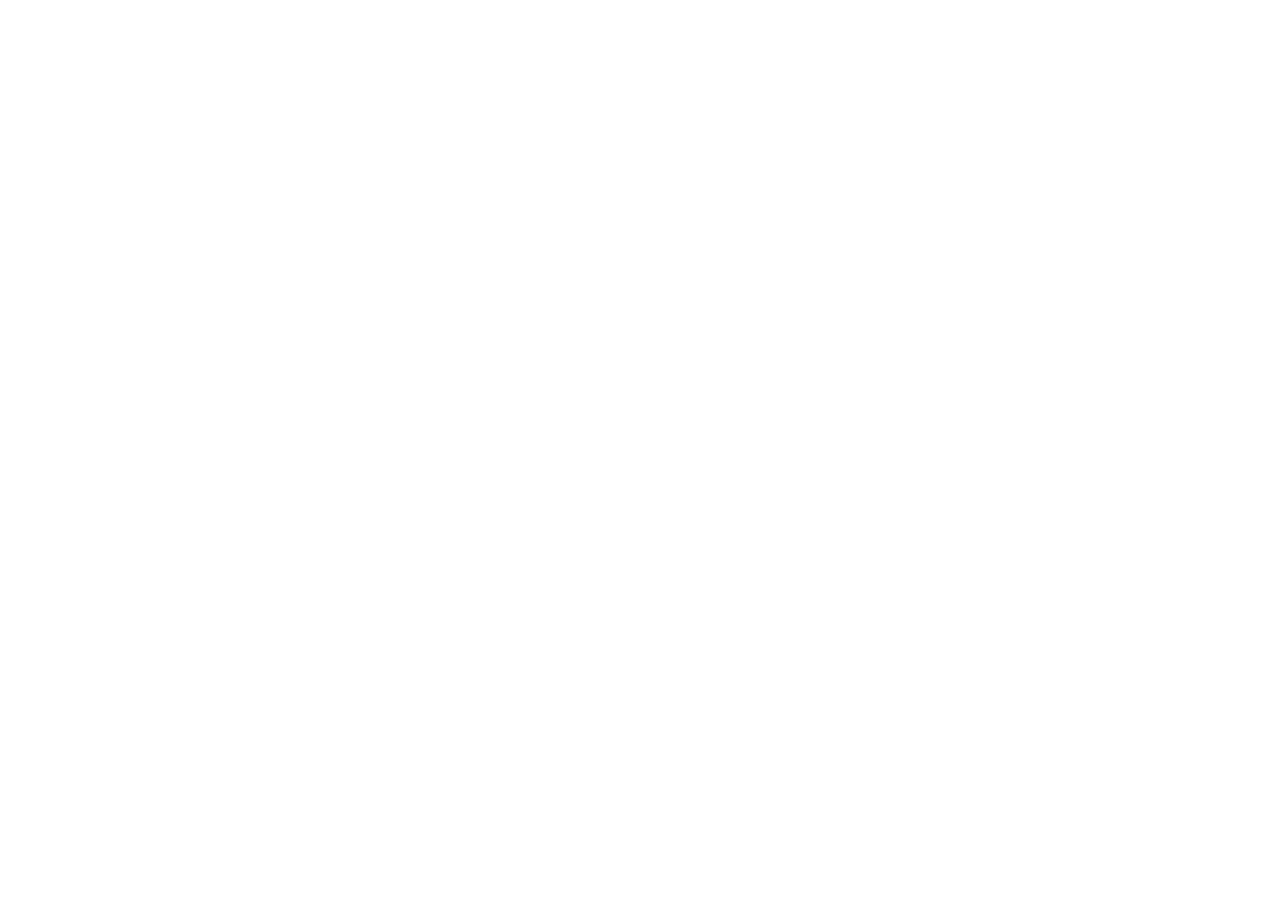
==== index.html @ d20e0409 "feat: ajouter de la page d'accieul" ====
<!DOCTYPE html>
<html lang="fr">
<head>
    <meta charset="UTF-8">
    <meta name="viewport" content="width=device-width, initial-scale=1.0">
    <title>cooperative-thimdrine</title>
</head>
<body>
    
</body>
</html>
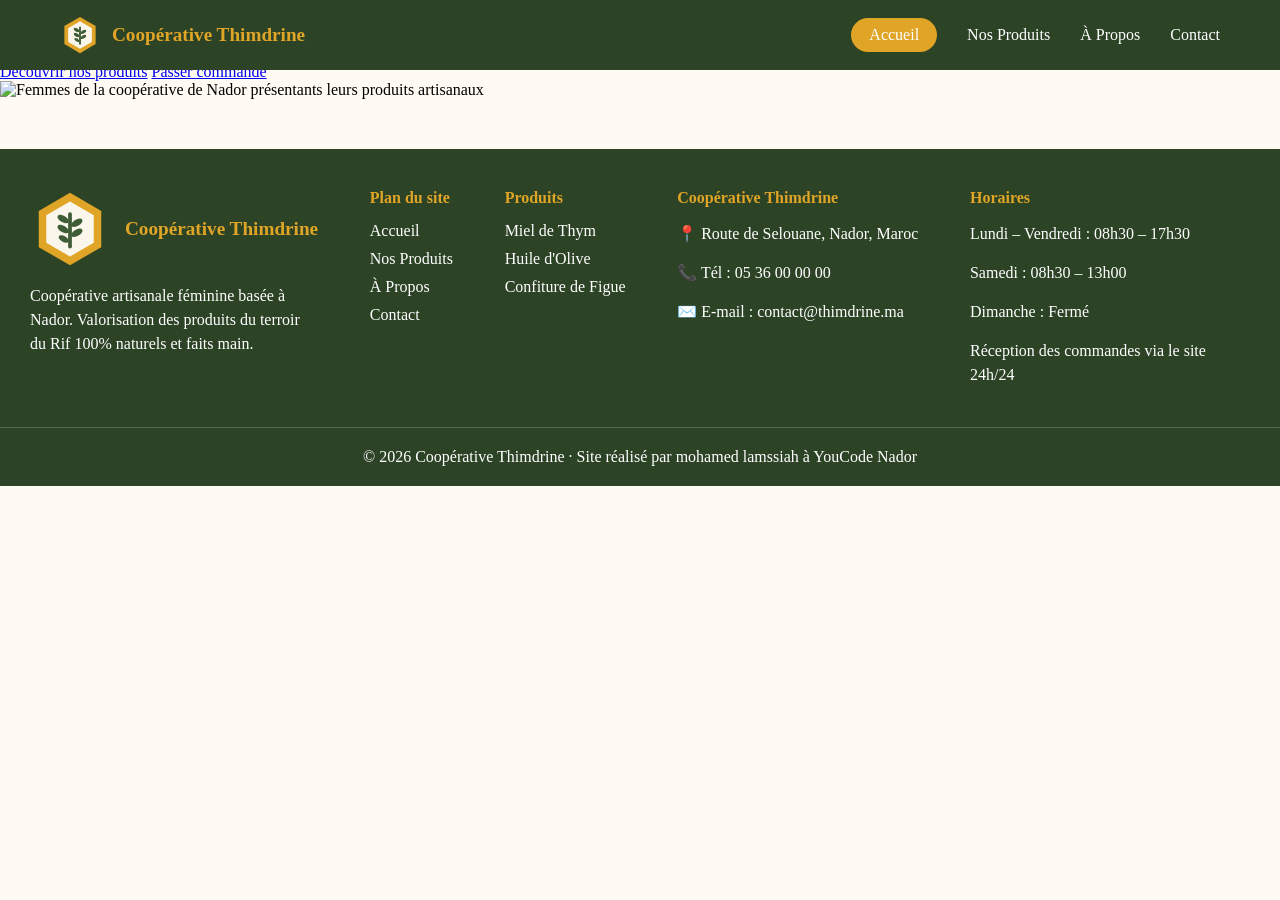
==== commit bbf6351f: "feat: ajouter la partie main sur la page d'acceuil" ====
--- a/index.html
+++ b/index.html
@@ -3,9 +3,92 @@
 <head>
     <meta charset="UTF-8">
     <meta name="viewport" content="width=device-width, initial-scale=1.0">
+    <link rel="stylesheet" href="style.css">
     <title>cooperative-thimdrine</title>
 </head>
 <body>
+    <header>
+        <nav>
+            <a href="index.html">
+                <img src="logo.svg" alt="Thimdrine - Produits artisanaux marocains">
+                <h2>Coopérative Thimdrine</h2>
+            </a>
+            <div class="nav-menu-wrapper">
+                <ul class="nav-list">
+                    <li><a href="index.html" class="active">Accueil</a></li>
+                    <li><a href="Nos_Produits.html">Nos Produits</a></li>
+                    <li><a href="À_Propos.html">À Propos</a></li>
+                    <li><a href="Contact.html">Contact</a></li>
+                </ul>    
+            </div>
+        </nav>
+    </header> 
     
+    <main>
+        <section class="hero-section">
+            
+            <p class="tagline">COOPÉRATIVE DE FEMMES · NADOR</p>
+            <h2>
+                L'excellence des produits du Rif, 100% naturels et façonnés à la main par 25 artisanes de Nador.
+            </h2>
+            <p class="hero-description">
+                Miel de thym, huile d'olive et confiture de figue de barbarie : des produits du terroir 100% naturels et sans additifs, du champ jusqu'à votre table.
+            </p>
+            <div class="hero-btn">
+                <a href="Nos_Produits.html" class="first-btn">Découvrir nos produits</a>
+                <a href="Contact.html" class="secende-btn">Passer commande</a>
+            </div>
+            <figure class="hero-img">
+                <img src="cooperative.webp" alt="Femmes de la coopérative de Nador présentants leurs produits artisanaux" loading="lazy">
+            </figure>   
+        </section>
+    </main>  
+
+
+    <footer>
+        <div class="footer-main">
+            <div class="footer-col">
+                <a href="index.html">
+                    <img src="logo.svg" alt="Thimdrine - Produits artisanaux marocains">
+                    <h1>Coopérative Thimdrine</h1>
+                </a>
+                <p>Coopérative artisanale féminine basée à Nador. Valorisation des produits du terroir du Rif 100% naturels et faits main.</p>
+            </div>
+            <div class="footer-col">
+                <h2>Plan du site</h2>
+                <ul class="nav-plan">
+                    <li><a href="index.html">Accueil</a></li>
+                    <li><a href="Nos_Produits.html">Nos Produits</a></li>
+                    <li><a href="À_Propos.html">À Propos</a></li>
+                    <li><a href="Contact.html">Contact</a></li>
+                </ul>
+            </div>
+            <div class="footer-col">
+                <h2>Produits</h2>
+                <ul class="nav-produits">
+                    <li><a href="">Miel de Thym</a></li>
+                    <li><a href="">Huile d'Olive</a></li>
+                    <li><a href="">Confiture de Figue</a></li>
+                </ul>
+
+            </div>
+            <div class="footer-col">
+                <h2>Coopérative Thimdrine</h2>
+                <p>📍 Route de Selouane, Nador, Maroc</p>
+                <p>📞 Tél : 05 36 00 00 00</p>
+                <p>✉️ E-mail : contact@thimdrine.ma</p>
+            </div>
+            <div class="footer-col">
+                <h2>Horaires</h2>
+                <p>Lundi – Vendredi : 08h30 – 17h30</p>
+                <p>Samedi : 08h30 – 13h00</p>
+                <p>Dimanche : Fermé </p>
+                <p>Réception des commandes via le site 24h/24</p>
+            </div>
+        </div>
+        <div class="footer-bottom">
+            <p>© 2026 Coopérative Thimdrine · Site réalisé par mohamed lamssiah à YouCode Nador</p>
+        </div>
+    </footer>
 </body>
 </html>
--- a/style.css
+++ b/style.css
@@ -0,0 +1,120 @@
+*,
+*::before,
+*::after{
+    margin: 0;
+    padding: 0;
+    box-sizing: border-box;
+}
+body{
+    background-color: #FFFBF3;
+    min-height: 100vh
+}
+header{
+    position: fixed;
+    top: 0;
+    left: 0;
+    width: 100%;
+    background-color: #2C4326;
+    padding: 15px 60px;
+    z-index: 1000;
+}
+nav{
+    display: flex;
+    justify-content: space-between;
+    align-items: center;
+}
+header nav a {
+    display: flex;
+    align-items: center;
+    gap: 12px;
+    text-decoration: none;
+}
+header nav a img {
+    height: 40px; 
+    width: auto;  
+    display: block;
+}
+header nav a h2{
+    color: #E0A526;
+    font-size: 1.2rem;
+    margin: 0;
+}
+.nav-list{
+    display: flex;
+    gap: 30px;
+    align-items: center;
+    list-style: none;
+}
+.nav-list a{
+    text-decoration: none;
+    color: white;
+    font-weight: 500;
+}
+.active{
+    display: inline-block;
+    background-color: #E0A526;
+    color: #FFFFFF;
+    padding: 8px 18px;
+    border-radius: 50px
+}
+footer{
+    background-color: #2C4326;
+    color: white;
+    width: 100%;
+    height: auto;
+    margin-top: 50px;
+
+}
+.footer-main{
+    display: flex;
+    max-width: 1280px;
+    margin:0 auto;
+    justify-content: space-between;
+    align-items: flex-start;
+    padding: 40px 30px;
+}
+.footer-col h2{
+    color: #E0A526;
+    margin-bottom: 15px;
+    font-size: 1rem;
+
+}
+.footer-col ul{
+    list-style: none;
+    padding: 0;
+    margin: 0;
+    display: flex;
+    flex-direction: column;
+    gap: 10px;
+}
+.footer-col a {
+    display: flex;
+    align-items: center;
+    gap: 15px;
+    color: white;
+    text-decoration: none;
+}
+.footer-col a h1{
+    color: #E0A526;
+    font-size: 1.2rem;
+    margin: 0;
+
+}
+.footer-col a img{
+    width: 80px;
+    height: auto;
+}
+.footer-col p{
+    color: #FFFFFF;
+    margin-top: 15px;
+    max-width: 280px;
+    line-height: 1.5;
+}
+.footer-bottom{
+    border-top: 1px solid rgba(255, 255, 255, 0.2);
+    text-align: center;
+    padding: 20px 0;
+    font-size: 1rem;
+    
+}
+
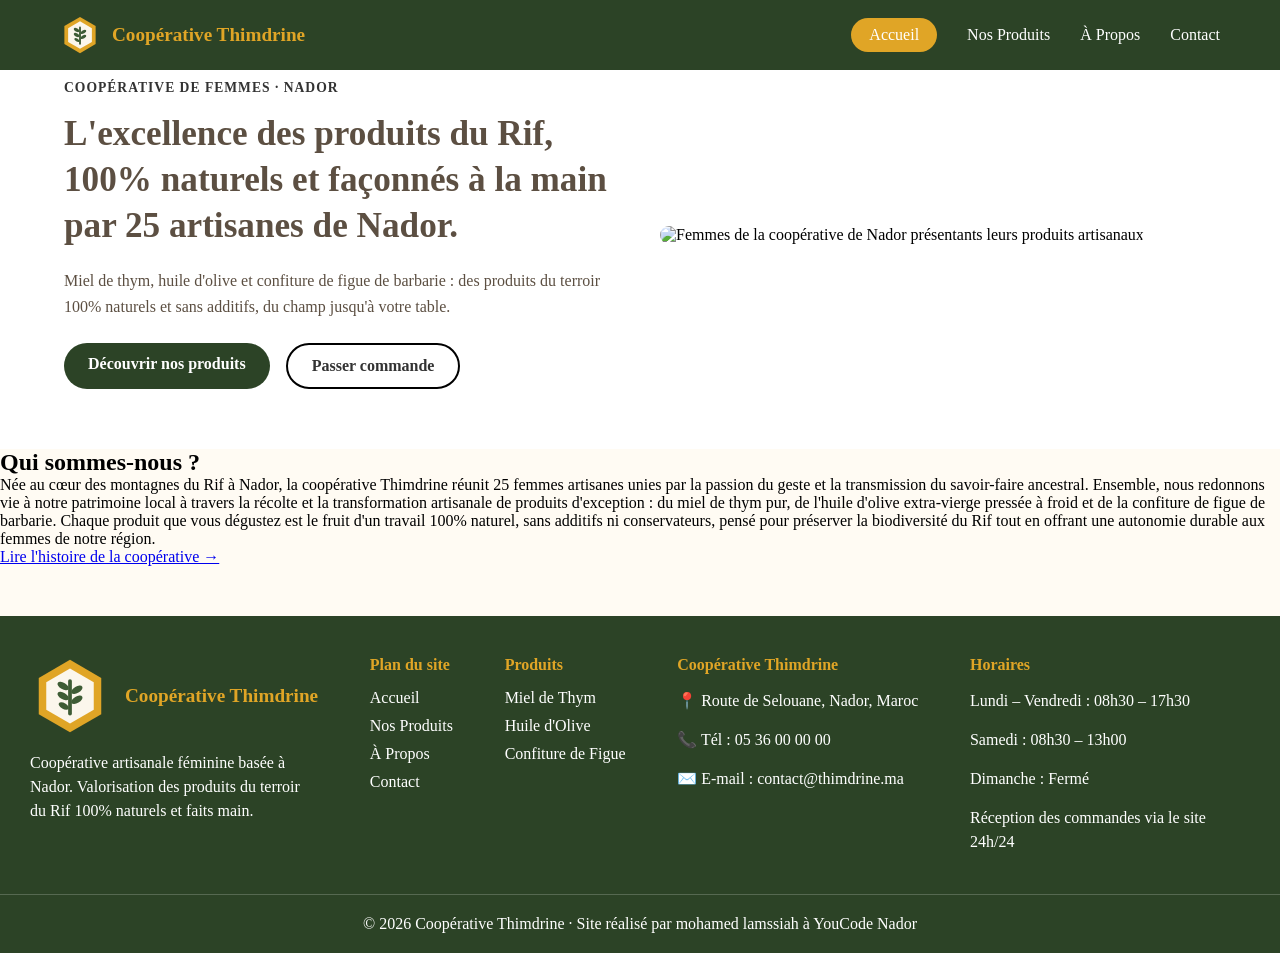
==== commit f428ef68: "feat:jai termine le premier section sur la page acceuil html et css et jai commance sur le 2eme sect" ====
--- a/index.html
+++ b/index.html
@@ -25,9 +25,9 @@
     </header> 
     
     <main>
-        <section class="hero-section">
-            
-            <p class="tagline">COOPÉRATIVE DE FEMMES · NADOR</p>
+        <section class="hero">
+            <div class="hero-content">
+                <p class="tagline">COOPÉRATIVE DE FEMMES · NADOR</p>
             <h2>
                 L'excellence des produits du Rif, 100% naturels et façonnés à la main par 25 artisanes de Nador.
             </h2>
@@ -38,9 +38,25 @@
                 <a href="Nos_Produits.html" class="first-btn">Découvrir nos produits</a>
                 <a href="Contact.html" class="secende-btn">Passer commande</a>
             </div>
+            </div>
             <figure class="hero-img">
                 <img src="cooperative.webp" alt="Femmes de la coopérative de Nador présentants leurs produits artisanaux" loading="lazy">
             </figure>   
+        </section>
+
+        <section class="secende-hero">
+            <div class="seconde-hero-centent">
+                <h2>Qui sommes-nous ?</h2>
+                <p class="text">
+                    Née au cœur des montagnes du Rif à Nador, la coopérative Thimdrine réunit 25 femmes artisanes unies par la passion du geste et la transmission du savoir-faire ancestral.
+                    Ensemble, nous redonnons vie à notre patrimoine local à travers la récolte et la transformation artisanale de produits d'exception : du miel de thym pur, de l'huile d'olive extra-vierge pressée à froid et de la confiture de figue de barbarie.
+                    Chaque produit que vous dégustez est le fruit d'un travail 100% naturel, sans additifs ni conservateurs, pensé pour préserver la biodiversité du Rif tout en offrant une autonomie durable aux femmes de notre région.
+                </p>
+                <div class="second-hero-btn">
+                    <a href="À_Propos.html" class="btn">Lire l'histoire de la coopérative →</a>
+                </div>
+            </div>
+
         </section>
     </main>  
 
--- a/style.css
+++ b/style.css
@@ -16,6 +16,7 @@
     width: 100%;
     background-color: #2C4326;
     padding: 15px 60px;
+    margin-bottom: 40px;
     z-index: 1000;
 }
 nav{
@@ -44,6 +45,8 @@
     gap: 30px;
     align-items: center;
     list-style: none;
+    margin: 0;
+    padding: 0;
 }
 .nav-list a{
     text-decoration: none;
@@ -57,6 +60,7 @@
     padding: 8px 18px;
     border-radius: 50px
 }
+
 footer{
     background-color: #2C4326;
     color: white;
@@ -114,7 +118,72 @@
     border-top: 1px solid rgba(255, 255, 255, 0.2);
     text-align: center;
     padding: 20px 0;
+    font-size: 1rem;  
+}
+
+.hero{
+    background-color: #FFFFFF;
+    display: grid;
+    grid-template-columns: 1fr 1fr;
+    gap: 40px;
+    align-items: center;
+    width: 100%;
+    max-width: 100%;
+    margin: 0 auto;
+    padding: 80px 5% 60px 5%;
+
+}
+.hero-img img{
+    width: 100%;
+    height: auto;
+    border-radius: 25px;
+    object-fit: cover;
+}
+.tagline{
+    text-transform: uppercase;
+    font-size: 0.85rem;
+    font-weight: bold;
+    color: #333333;
+    letter-spacing: 1px;
+    margin-bottom: 15px;
+
+}
+.hero-content h2{
+    font-size: 2.2rem;
+    font-weight: bold;
+    color: #5C4F42;
+    line-height: 1.3;
+    margin-bottom: 20px;
+}
+.hero-description{
     font-size: 1rem;
+    color: #5C4F42;
+    line-height: 1.6;
+    margin-left: 0; 
+    margin-right: 0;
+    margin-bottom: 24px;
     
 }
+.hero-btn{
+    display: flex;
+    gap: 16px;
+    margin-top: 24px;
+}
+.hero-btn a{
+    display: inline-block;
+    padding: 12px 24px;
+    border-radius: 50px;
+    text-decoration: none;
+    font-weight: bold;
+    transition: all 0.3s ease;
+}
+.first-btn{
+    background-color: #2C4326;
+    color: #FFFFFF;
+}
+.secende-btn{
+    background-color: #FFFFFF;
+    color: #333333;
+    border: 2px solid #000000;
+}
 
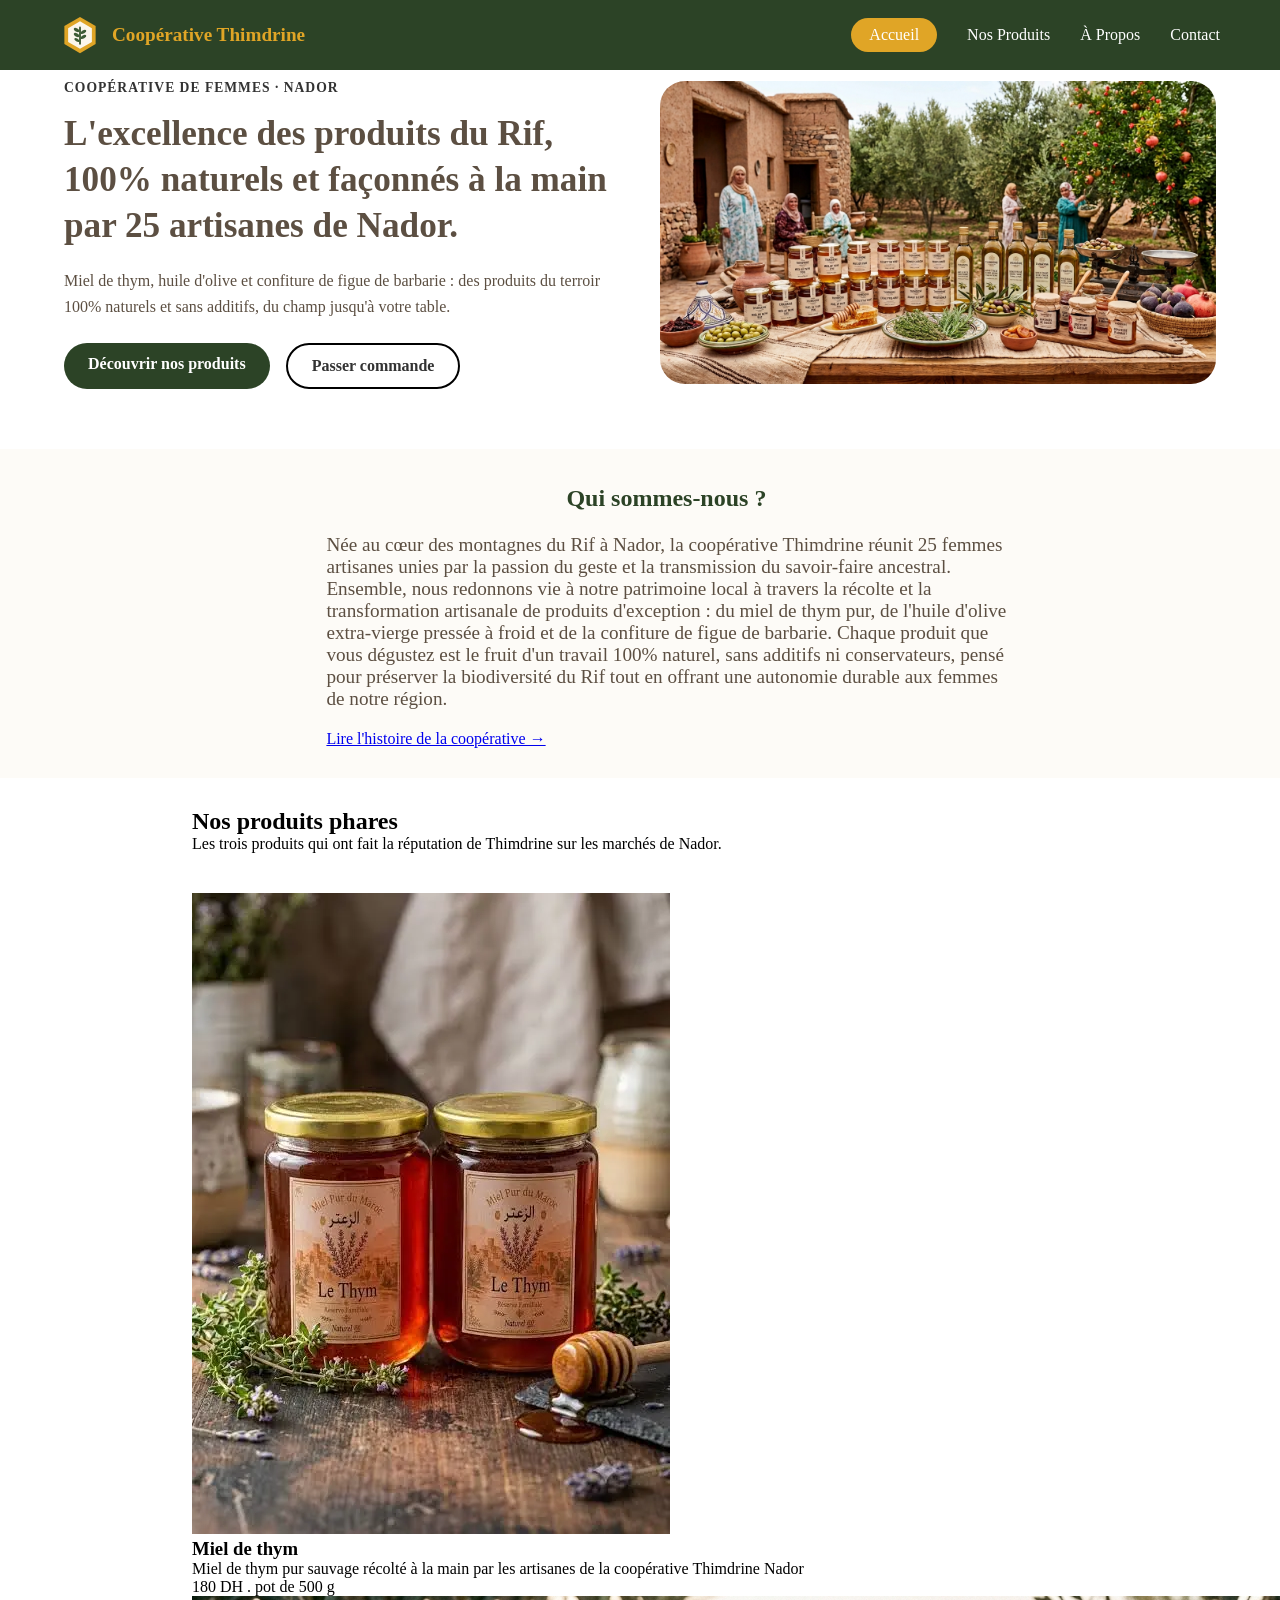
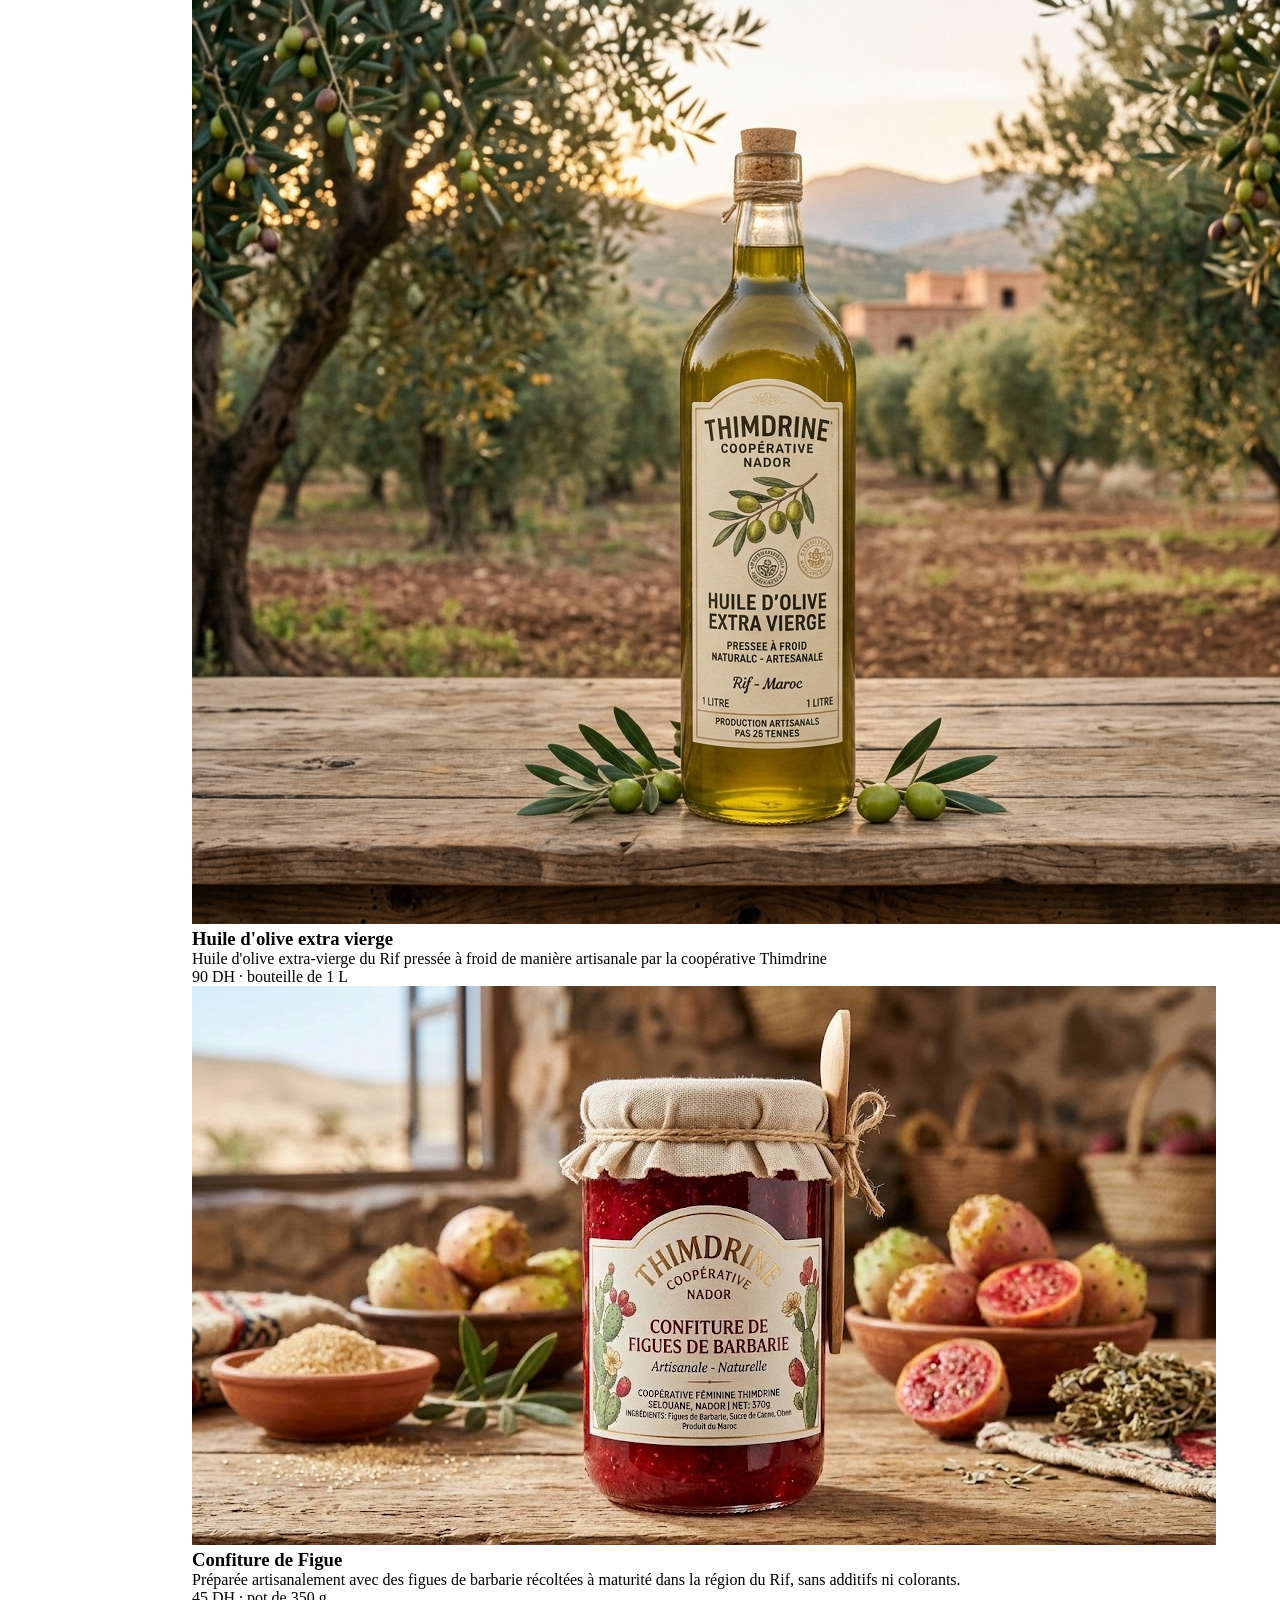
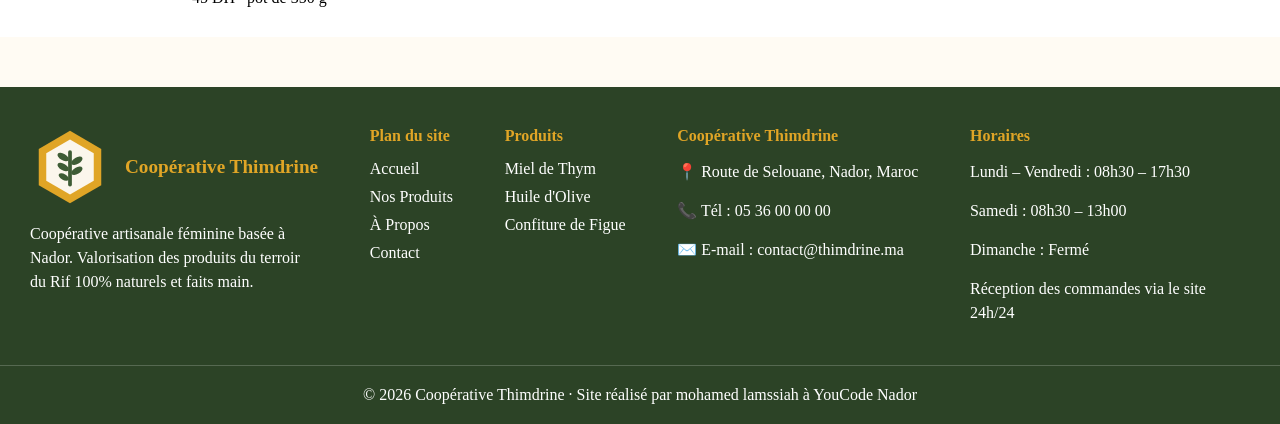
==== commit adcaffbe: "feat:jai termine le 2eme section et le 3eme section de products sur la page d'acceuil" ====
--- a/index.html
+++ b/index.html
@@ -10,7 +10,7 @@
     <header>
         <nav>
             <a href="index.html">
-                <img src="logo.svg" alt="Thimdrine - Produits artisanaux marocains">
+                <img src="img/logo.svg" alt="Thimdrine - Produits artisanaux marocains">
                 <h2>Coopérative Thimdrine</h2>
             </a>
             <div class="nav-menu-wrapper">
@@ -40,7 +40,7 @@
             </div>
             </div>
             <figure class="hero-img">
-                <img src="cooperative.webp" alt="Femmes de la coopérative de Nador présentants leurs produits artisanaux" loading="lazy">
+                <img src="img/cooperative.webp" alt="Femmes de la coopérative de Nador présentants leurs produits artisanaux" loading="lazy">
             </figure>   
         </section>
 
@@ -55,6 +55,65 @@
                 <div class="second-hero-btn">
                     <a href="À_Propos.html" class="btn">Lire l'histoire de la coopérative →</a>
                 </div>
+            </div>
+        </section>
+
+        <section class="third-hero">
+            <div class="third-hero-centent">
+                <h2>Nos produits phares</h2>
+                <p class="third-text">
+                    Les trois produits qui ont fait la réputation de Thimdrine sur les marchés de Nador.
+                </p>
+            </div>
+            <div class="product">
+                <article class="product-card">
+                    <div class="product-img">
+                        <img src="img/product1.webp" alt="Miel de thym" loading="lazy">
+                    </div>
+                    <div class="product-info">
+                        <h3>Miel de thym</h3>
+                        <p class="product-description">
+                            Miel de thym pur sauvage récolté à la main par les artisanes de la coopérative Thimdrine Nador
+                        </p>
+                        <div class="product-price">
+                            <span class="price">180 DH</span>
+                            <span class="unit">. pot de 500 g</span>
+                        </div>
+                    </div>
+                </article>
+
+                <article class="product-card">
+                    <div class="product-img">
+                        <img src="img/product.webp" alt="Huile d'olive extra vierge" loading="lazy">
+                    </div>
+                    <div class="product-info">
+                        <h3>Huile d'olive extra vierge</h3>
+                        <p class="product-description">
+                            Huile d'olive extra-vierge du Rif pressée à froid de manière artisanale par la coopérative Thimdrine
+                        </p>
+                        <div class="product-price">
+                            <span class="price">90 DH</span>
+                            <span class="unit">· bouteille de 1 L</span>
+                        </div>
+                    </div>
+                    
+                </article>
+                <article class="product-card">
+                    <div class="product-img">
+                        <img src="img/product2.webp" alt="Confiture de Figue" loading="lazy">
+                    </div>
+                    <div class="product-info">
+                        <h3>Confiture de Figue</h3>
+                        <p class="product-description">
+                            Préparée artisanalement avec des figues de barbarie récoltées à maturité dans la région du Rif, sans additifs ni colorants.
+                        </p>
+                        <div class="product-price">
+                            <span class="price">45 DH</span>
+                            <span class="unit">· pot de 350 g</span>
+                        </div>
+                    </div>
+                    
+                </article>
             </div>
 
         </section>
--- a/style.css
+++ b/style.css
@@ -187,3 +187,47 @@
     border: 2px solid #000000;
 }
 
+.secende-hero{
+    background-color: #FDFBF7;
+    display: flex;
+    flex-direction: column;
+    align-items: flex-start;
+    gap: 40px;
+    width: 100%;
+    max-width: 100%;
+    margin: 0 auto;
+    padding: 30px 15% 30px 15%;
+}
+.seconde-hero-centent{
+    margin-left: 15%;
+    max-width: 750px; 
+}
+.seconde-hero-centent h2{
+    color: #2C4326;
+    line-height: 1.6;
+    margin-bottom: 16px;
+    text-align: center;
+}
+.text{
+    color: #5C4F42;
+    font-size: 1.2rem;
+    margin-bottom: 20px;
+    text-align: left;
+    max-width: 680px;
+    
+}
+.third-hero{
+    background-color: #FFFFFF;
+    display: flex;
+    flex-direction: column;
+    align-items: flex-start;
+    gap: 40px;
+    width: 100%;
+    max-width: 100%;
+    margin: 0 auto;
+    padding: 30px 15% 30px 15%;
+}
+
+
+
+
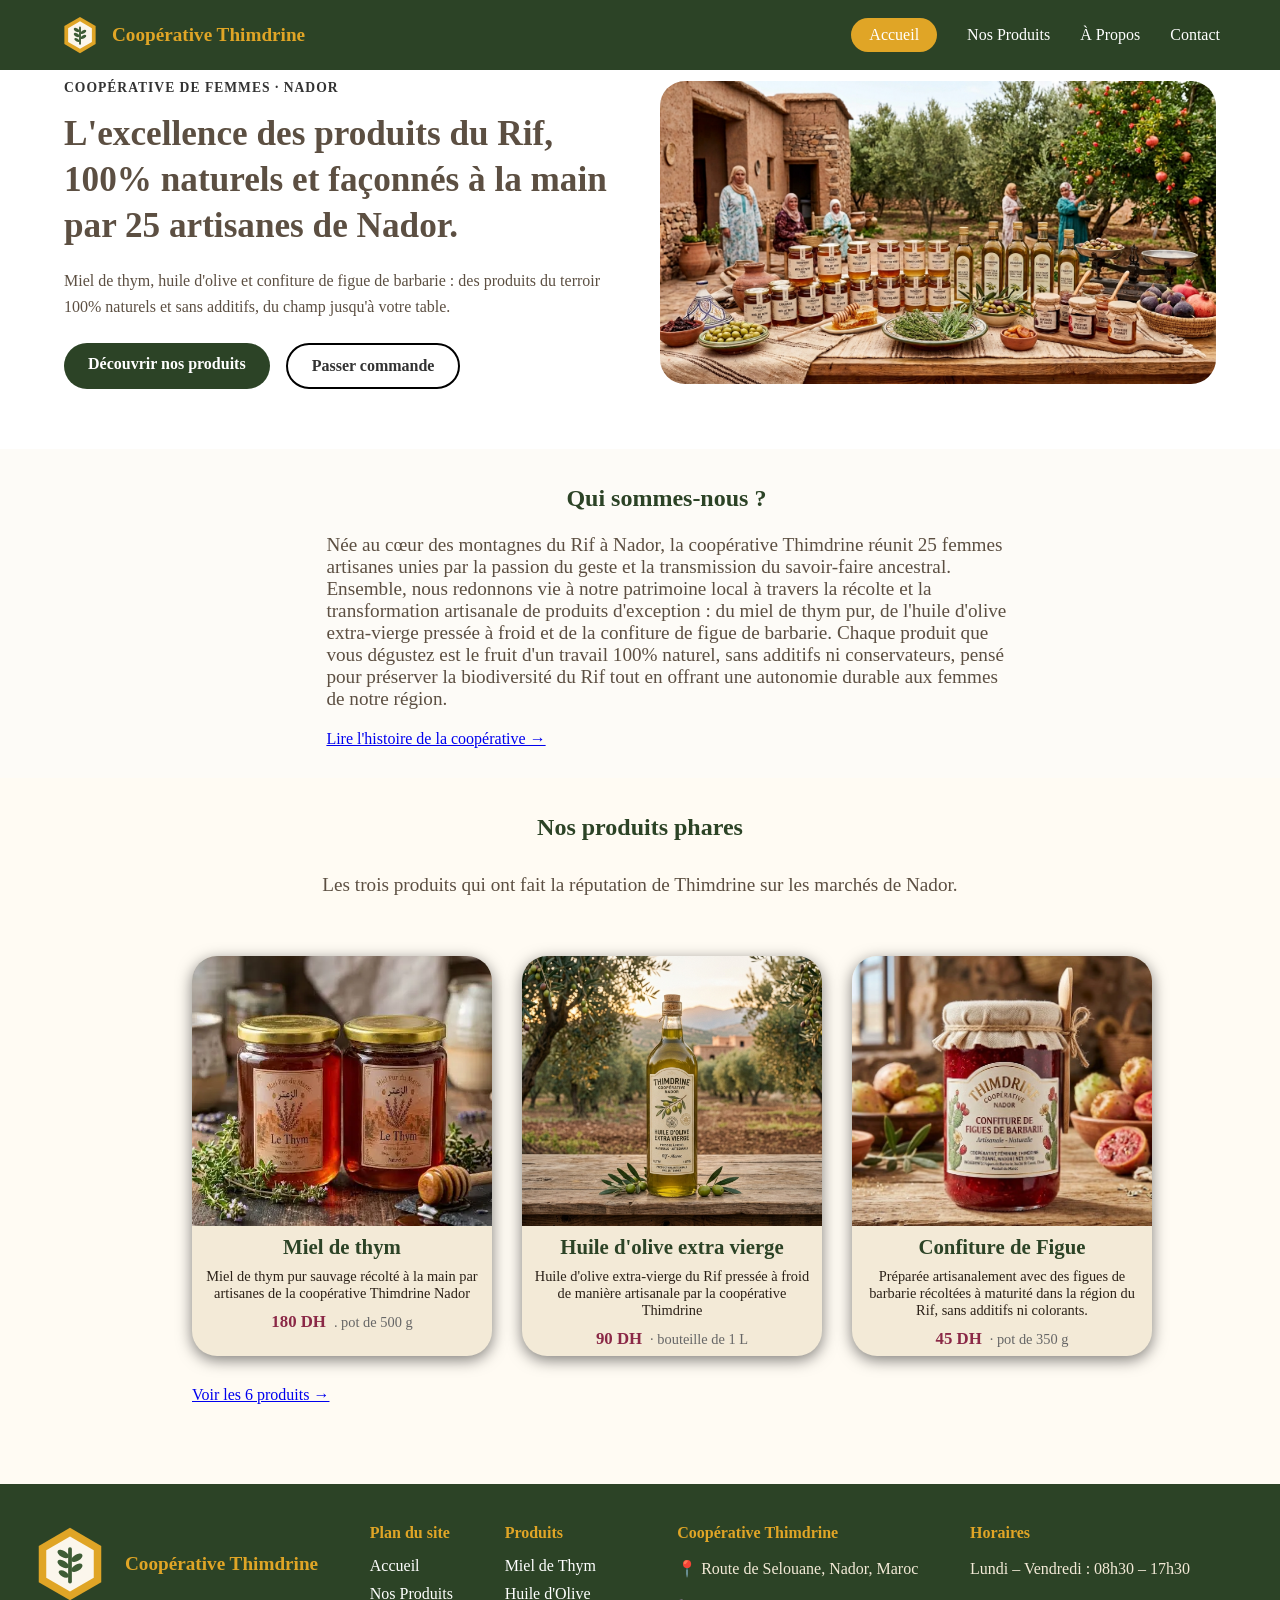
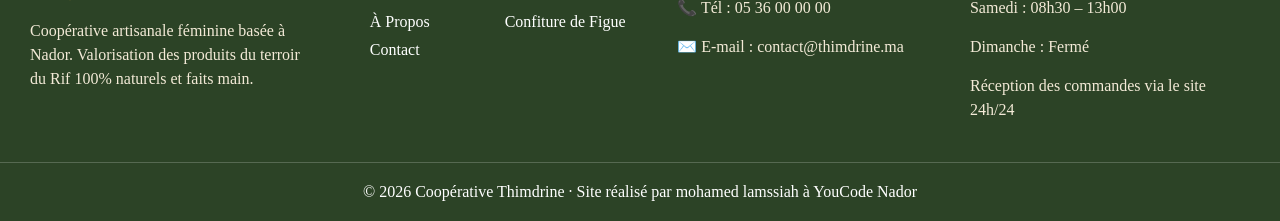
==== commit 35477599: "feat:jai travail dans la partie de nos produits" ====
--- a/index.html
+++ b/index.html
@@ -3,6 +3,7 @@
 <head>
     <meta charset="UTF-8">
     <meta name="viewport" content="width=device-width, initial-scale=1.0">
+    <link rel="stylesheet" href="https://fonts.googleapis.com/css?family=Tangerine">
     <link rel="stylesheet" href="style.css">
     <title>cooperative-thimdrine</title>
 </head>
@@ -61,7 +62,7 @@
         <section class="third-hero">
             <div class="third-hero-centent">
                 <h2>Nos produits phares</h2>
-                <p class="third-text">
+                <p class="text">
                     Les trois produits qui ont fait la réputation de Thimdrine sur les marchés de Nador.
                 </p>
             </div>
@@ -73,7 +74,8 @@
                     <div class="product-info">
                         <h3>Miel de thym</h3>
                         <p class="product-description">
-                            Miel de thym pur sauvage récolté à la main par les artisanes de la coopérative Thimdrine Nador
+                            Miel de thym pur sauvage récolté à la main par artisanes de la coopérative Thimdrine Nador
+
                         </p>
                         <div class="product-price">
                             <span class="price">180 DH</span>
@@ -112,8 +114,11 @@
                             <span class="unit">· pot de 350 g</span>
                         </div>
                     </div>
-                    
                 </article>
+                <div class="second-hero-btn">
+                    <a href="Nos_Produits.html" class="btn">Voir les 6 produits →</a>
+                </div>
+                
             </div>
 
         </section>
@@ -124,7 +129,7 @@
         <div class="footer-main">
             <div class="footer-col">
                 <a href="index.html">
-                    <img src="logo.svg" alt="Thimdrine - Produits artisanaux marocains">
+                    <img src="img/logo.svg" alt="Thimdrine - Produits artisanaux marocains">
                     <h1>Coopérative Thimdrine</h1>
                 </a>
                 <p>Coopérative artisanale féminine basée à Nador. Valorisation des produits du terroir du Rif 100% naturels et faits main.</p>
--- a/style.css
+++ b/style.css
@@ -109,7 +109,7 @@
     height: auto;
 }
 .footer-col p{
-    color: #FFFFFF;
+    color: #F3EAD7;
     margin-top: 15px;
     max-width: 280px;
     line-height: 1.5;
@@ -217,7 +217,7 @@
     
 }
 .third-hero{
-    background-color: #FFFFFF;
+    background-color: #FFFBF3;
     display: flex;
     flex-direction: column;
     align-items: flex-start;
@@ -227,7 +227,103 @@
     margin: 0 auto;
     padding: 30px 15% 30px 15%;
 }
-
-
-
-
+.third-hero-centent{
+    background-color: #FFFBF3;
+    display: flex;
+    flex-direction: column;
+    align-items: center;
+    text-align: center;
+    gap: 12px;
+    max-width: 700px;
+    margin: 0 auto;
+}
+.third-hero-centent h2{
+    color: #2C4326;
+    line-height: 1.6;
+    margin-bottom: 16px;
+}
+.product{
+    display: grid;
+    grid-template-columns: 1fr 1fr 1fr;
+    gap: 30px;
+    width: 100%;
+}
+.product-card{
+    width: 300px;
+    height: 400px;
+    background-color: #F3EAD7;
+    border-radius: 25px;
+    overflow: hidden;
+    box-shadow: 0 4px 15px rgba(0, 0, 0, 0.5);
+    transition: transform 0.3s ease, box-shadow 0.3s ease;
+    transition: transform;
+}
+.product-img img{
+    width: 100%;
+    height: 270px;
+    object-fit: cover;
+}
+.product-info{
+    padding: 5px;
+    text-align: center;
+}
+.product-info h3{
+    color: #2C4326;
+    display: flex;
+    justify-content: center;
+    align-items: center;
+    text-align: center;
+    font-size: 1.3rem;
+    margin-bottom: 9px;
+
+}
+.product-description{
+    color: #2B2118;
+    display: flex;
+    justify-content: center;
+    align-items: center;
+    text-align: center;
+    font-size: 0.9rem;
+    margin-bottom: 10px;
+    font-weight: normal;
+}
+.product-price{ 
+    margin-top: auto;
+    gap: 8px;
+    display: flex;
+    justify-content: center;
+    align-items: center;   
+}
+.price{
+    font-size: 1.05rem;
+    color: #8A2846;
+    font-weight: bold;
+}
+.unit{
+    font-size: 0.90rem;
+    color: #666666;
+}
+
+/** css pour produit **/
+.produit-hero{
+    max-width: 1200px;
+    margin: 0 auto;
+    padding: 85px 20px;
+
+}
+
+.products-toolbar{
+    display: flex;
+    justify-content: space-between;
+    align-items: center;
+    gap: 20px;
+    margin-bottom: 30px;
+    width: 100%;
+    background-color: #2B2118;
+}
+
+
+
+
+
+
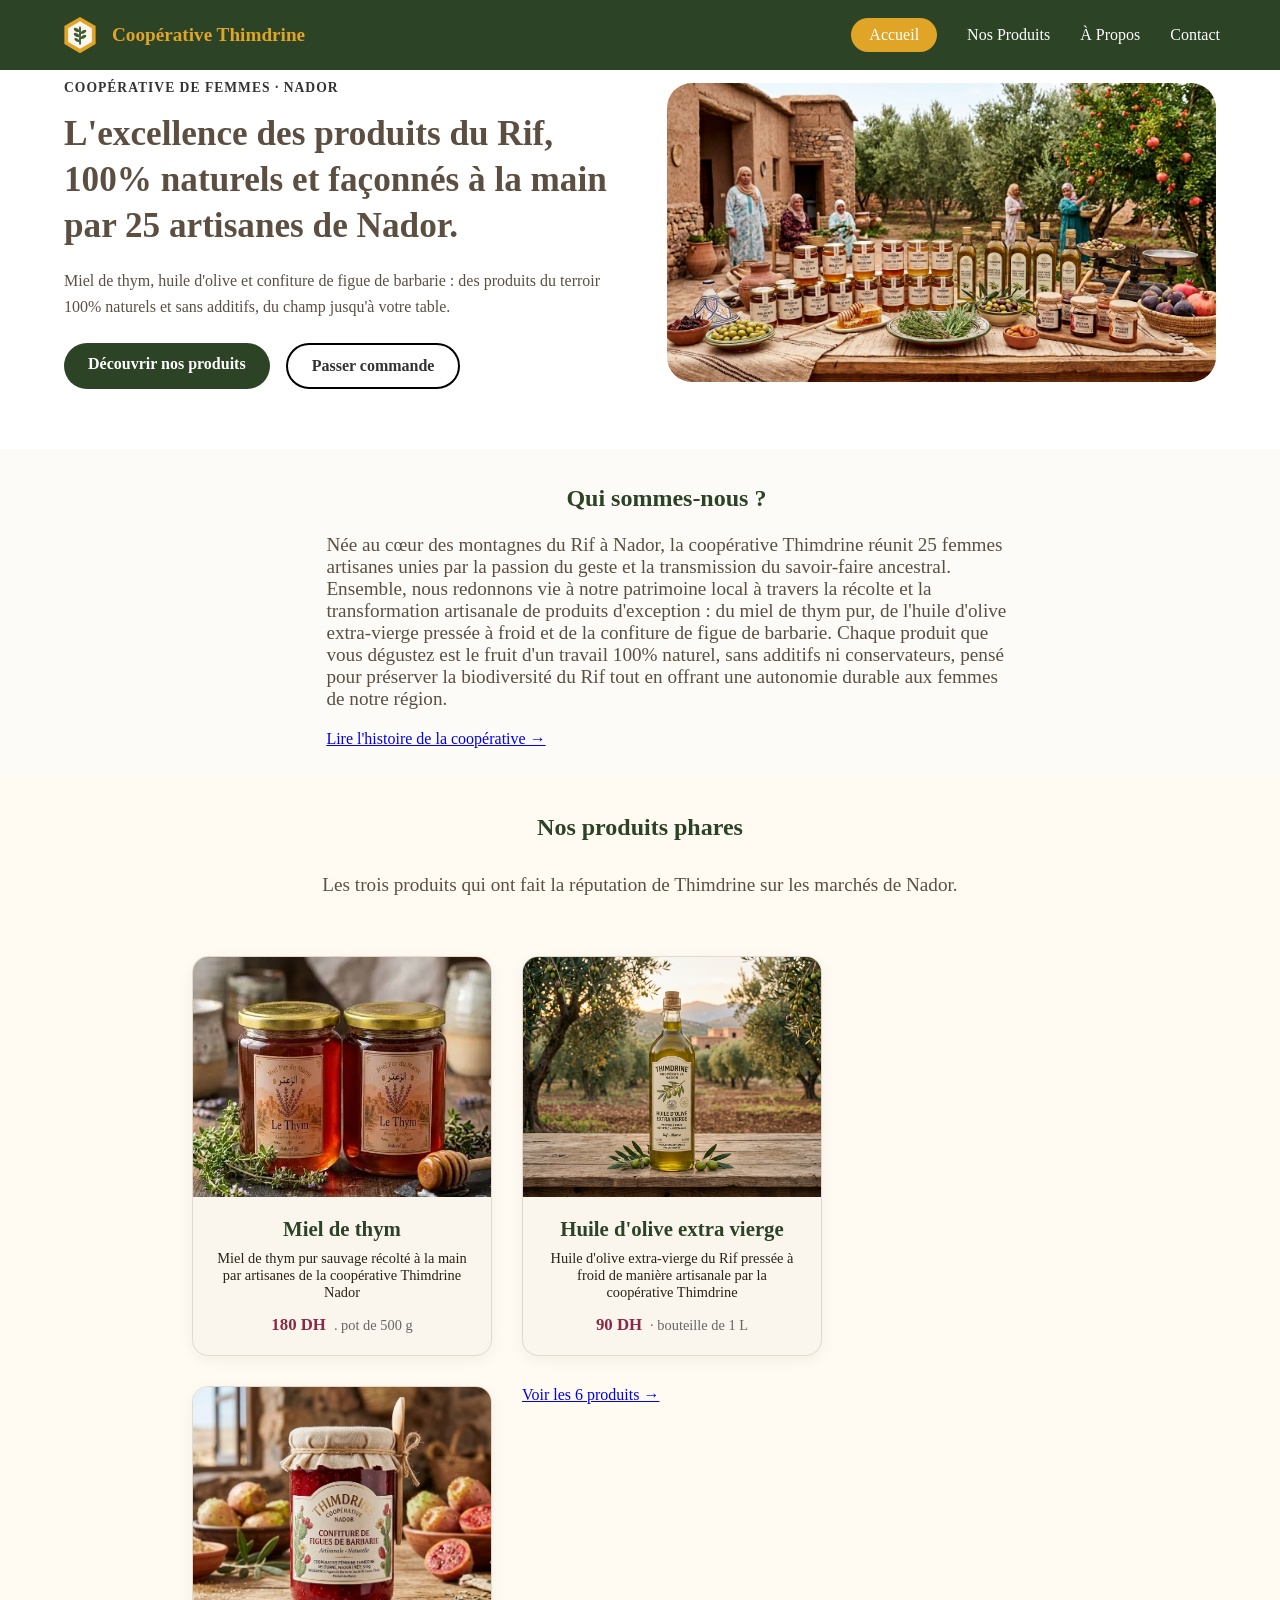
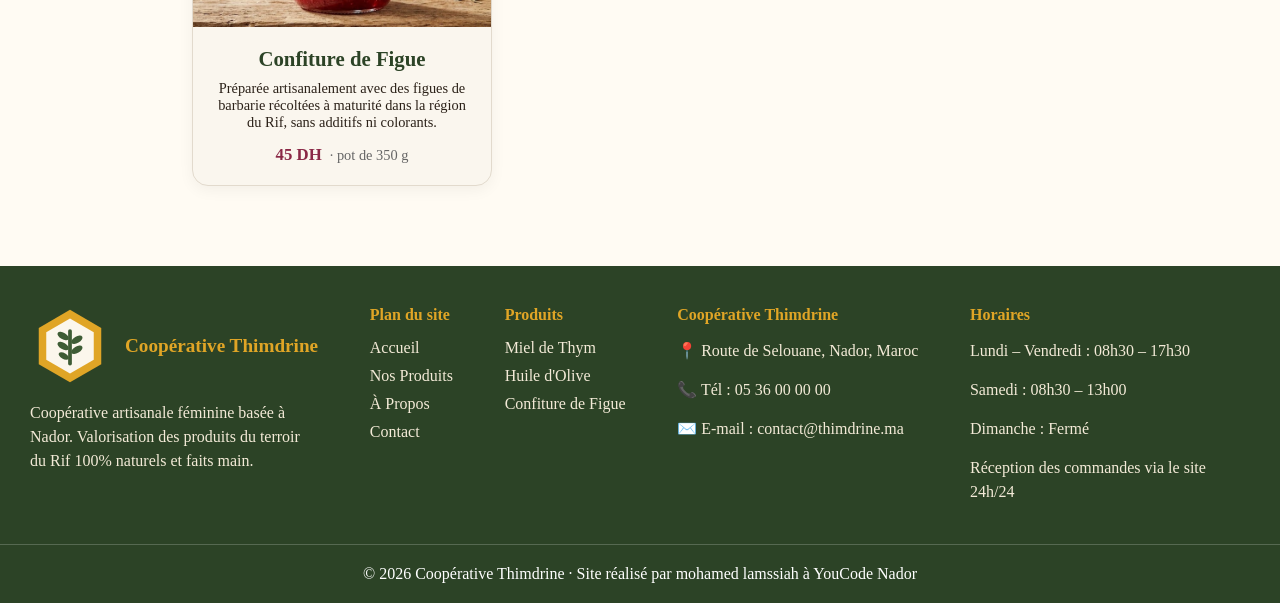
==== commit 3a354c41: "modification sur le code" ====
--- a/index.html
+++ b/index.html
@@ -29,17 +29,18 @@
         <section class="hero">
             <div class="hero-content">
                 <p class="tagline">COOPÉRATIVE DE FEMMES · NADOR</p>
-            <h2>
-                L'excellence des produits du Rif, 100% naturels et façonnés à la main par 25 artisanes de Nador.
-            </h2>
-            <p class="hero-description">
-                Miel de thym, huile d'olive et confiture de figue de barbarie : des produits du terroir 100% naturels et sans additifs, du champ jusqu'à votre table.
-            </p>
-            <div class="hero-btn">
-                <a href="Nos_Produits.html" class="first-btn">Découvrir nos produits</a>
-                <a href="Contact.html" class="secende-btn">Passer commande</a>
+                <h2>
+                    L'excellence des produits du Rif, 100% naturels et façonnés à la main par 25 artisanes de Nador.
+                </h2>
+                <p class="hero-description">
+                    Miel de thym, huile d'olive et confiture de figue de barbarie : des produits du terroir 100% naturels et sans additifs, du champ jusqu'à votre table.
+                </p>
+                <div class="hero-btn">
+                    <a href="Nos_Produits.html" class="first-btn">Découvrir nos produits</a>
+                    <a href="Contact.html" class="secende-btn">Passer commande</a>
+                </div>
             </div>
-            </div>
+            
             <figure class="hero-img">
                 <img src="img/cooperative.webp" alt="Femmes de la coopérative de Nador présentants leurs produits artisanaux" loading="lazy">
             </figure>   
--- a/style.css
+++ b/style.css
@@ -5,10 +5,12 @@
     padding: 0;
     box-sizing: border-box;
 }
+/** style body **/
 body{
     background-color: #FFFBF3;
-    min-height: 100vh
-}
+    min-height: 100vh;
+}
+/** style header **/
 header{
     position: fixed;
     top: 0;
@@ -17,7 +19,7 @@
     background-color: #2C4326;
     padding: 15px 60px;
     margin-bottom: 40px;
-    z-index: 1000;
+    z-index: 1;
 }
 nav{
     display: flex;
@@ -60,7 +62,7 @@
     padding: 8px 18px;
     border-radius: 50px
 }
-
+/** style footer**/
 footer{
     background-color: #2C4326;
     color: white;
@@ -95,7 +97,7 @@
     display: flex;
     align-items: center;
     gap: 15px;
-    color: white;
+    color: #F3EAD7;
     text-decoration: none;
 }
 .footer-col a h1{
@@ -120,11 +122,16 @@
     padding: 20px 0;
     font-size: 1rem;  
 }
-
+/** style main **/
+main {
+    min-height: 80vh; 
+    width: 100%;
+}
+/** style hero acceuil**/
 .hero{
     background-color: #FFFFFF;
-    display: grid;
-    grid-template-columns: 1fr 1fr;
+    display: flex;
+    justify-content: space-between;
     gap: 40px;
     align-items: center;
     width: 100%;
@@ -243,8 +250,8 @@
     margin-bottom: 16px;
 }
 .product{
-    display: grid;
-    grid-template-columns: 1fr 1fr 1fr;
+    display: flex;
+    flex-wrap: wrap;
     gap: 30px;
     width: 100%;
 }
@@ -304,26 +311,512 @@
     color: #666666;
 }
 
-/** css pour produit **/
-.produit-hero{
+/** style page produit **/
+
+.produit-hero {
+    width: 100%;
+    padding: 85px 20px 30px 20px;
+    text-align: center;
+    background-color: #FAF8F5; 
+}
+.produit-content-hero {
+    max-width: 800px;
+    margin: 0 auto;
+}
+.produit-content-hero h2 {
+    font-size: 2.4rem;
+    font-weight: 800;
+    color: #2D4028; 
+    text-transform: uppercase;
+    letter-spacing: 5px;
+    margin-bottom: 12px;
+    font-family: 'Segoe UI', system-ui, -apple-system, sans-serif;
+}
+.text-pro {
+    font-size: 1.15rem;
+    color: #6B685E; 
+    font-weight: 400;
+    line-height: 1.5;
+}
+.toolbar {
+    max-width: 1200px;
+    margin: 30px auto;
+    padding: 0 20px;
+}
+
+.products-toolbar {
+    display: flex;
+    justify-content: space-around;
+    align-items: center;
+    gap: 20px;
+}
+.products-toolbar form{
+    display: flex;
+    align-items: center;
+    background-color: #E2DDD5;
+    border-radius: 20px;
+    padding: 4px 12px;
+    max-width: 450px;
+    width: 100%;
+}
+.products-toolbar input[type="search"] {
+    border: none;
+    background: transparent;
+    outline: none;
+    padding: 8px 10px;
+    width: 100%;
+    font-size: 0.95rem;
+    color: #23221E;
+}
+.products-toolbar form button {
+    border: none;
+    background: transparent;
+    cursor: pointer;
+    font-size: 0.9rem;
+    color: #555555;
+    white-space: nowrap;
+    padding: 6px 10px;
+}
+
+.barr-trier {
+    display: flex;
+    align-items: center;
+    gap: 10px;
+    font-weight: 600;
+    color: #23221E;
+    font-size: 0.95rem;
+}
+
+.barr-trier select {
+    padding: 8px 16px;
+    border: 1px solid #D5CFC5;
+    border-radius: 20px;
+    background-color: #E2DDD5;
+    color: #23221E;
+    font-weight: 600;
+    font-size: 0.9rem;
+    cursor: pointer;
+    outline: none;
+}
+
+.products-section {
+    max-width: 1200px;
+    margin: 0 auto 60px auto;
+    padding: 0 20px;
+    width: 100%;
+}
+
+.products-grid {
+    display: flex;
+    flex-wrap: wrap;
+    gap: 30px;
+    width: 100%;
+}
+
+
+.product-card {
+    background-color: #FAF6EE;
+    border-radius: 16px;
+    overflow: hidden;
+    border: 1px solid #E2DACD;
+    box-shadow: 0 4px 15px rgba(0, 0, 0, 0.05);
+    display: flex;
+    flex-direction: column;
+    justify-content: space-between;
+    transition: transform 0.3s ease, box-shadow 0.3s ease;
+}
+
+.product-card:hover {
+    transform: translateY(-5px);
+    box-shadow: 0 8px 22px rgba(0, 0, 0, 0.1);
+}
+
+.product-img {
+    width: 100%;
+    height: 240px;
+    overflow: hidden;
+    background-color: #EFE9DE;
+}
+.product-img img {
+    width: 100%;
+    height: 100%;
+    object-fit: cover;
+    transition: transform 0.3s ease;
+}
+
+
+.product-info{
+    padding: 20px;
+    display: flex;
+    flex-direction: column;
+    flex-grow: 1;
+    justify-content: space-between;
+}
+
+.btn-detail {
+    display: block;
+    text-align: center;
+    background-color: #C87D32;
+    color: #FFFFFF;
+    text-decoration: none ;
+    padding: 10px 16px;
+    border-radius: 8px;
+    font-weight: 600;
+    font-size: 0.95rem;
+    transition: background-color 0.3s ease;
+}
+
+.btn-detail:hover {
+    background-color: #A66324;
+}
+
+.reassurance-section{
+    background-color: #E8E1D3;
+    padding: 45px  10px;
+    text-align: center;
+}
+.reassurance-container{
     max-width: 1200px;
     margin: 0 auto;
-    padding: 85px 20px;
-
-}
-
-.products-toolbar{
-    display: flex;
-    justify-content: space-between;
-    align-items: center;
+}
+.reassurance-container h3{
+    font-size: 1.5rem;
+    color: #23221E;
+    margin-bottom: 30px;
+    font-weight: 700;
+}
+.reassurance-grid{
+    display: flex;
+    flex-wrap: wrap;
     gap: 20px;
-    margin-bottom: 30px;
-    width: 100%;
-    background-color: #2B2118;
-}
-
-
-
-
-
-
+    justify-items: center;
+}
+
+.reassurance-grid .item{
+    background-color: #FFFFFF;
+    padding: 20px;
+    border-radius: 12px;
+    width: 100%;
+    max-width: 280px;
+    display: flex;
+    flex-direction: column;
+    align-items: center;
+    gap: 12px;
+
+}
+.reassurance-grid .icone img {
+    width: 55px;
+    height: 55px;
+    object-fit: contain;
+    
+}
+.reassurance-grid .item h3 {
+    font-size: 1rem;
+    color: #23221E;
+    margin-bottom: 0;
+    font-weight: 600;
+}
+
+/** style page a propos **/
+.section {
+    max-width: 1200px;
+    margin: 40px auto;
+    padding: 0 20px;
+}
+.story-container {
+    background-color: #FAF6EE;
+    border: 1px solid #E2DACD;
+    border-radius: 16px;
+    padding: 90px 20px 50px 20px;
+    box-shadow: 0 4px 15px rgba(0, 0, 0, 0.04);
+}
+.story-header {
+    text-align: center;
+    
+    margin-bottom: 35px;
+}
+.story-header h2 {
+    font-size: 2.2rem;
+    font-weight: 800;
+    color: #2D4028;
+    text-transform: uppercase;
+    letter-spacing: 3px;
+    margin-bottom: 8px;
+}
+.story-header p {
+    font-size: 1.1rem;
+    color: #6B685E;
+}
+.story-content {
+    display: flex;
+    align-items: center;
+    gap: 40px;
+}
+
+.story-img {
+    flex: 1;
+    border-radius: 12px;
+    overflow: hidden;
+    box-shadow: 0 4px 12px rgba(0, 0, 0, 0.08);
+    height: 320px;
+}
+.story-img img {
+    width: 100%;
+    height: 100%;
+    object-fit: cover;
+}
+
+.story-text {
+    flex: 1;
+}
+.story-text h3 {
+    font-size: 1.6rem;
+    color: #2D4028;
+    margin-bottom: 15px;
+    font-weight: 700;
+    letter-spacing: 3px;
+}
+
+.story-text p {
+    font-size: 1.05rem;
+    color: #555555;
+    line-height: 1.7;
+}
+
+.values-section {
+    max-width: 1200px;
+    margin: 60px auto;
+    padding: 0 20px;
+    text-align: center;
+}
+
+.values-container h3 {
+    font-size: 2rem;
+    font-weight: 800;
+    color: #2D4028;
+    margin-bottom: 40px;
+    text-transform: uppercase;
+    letter-spacing: 1px;
+}
+
+.value-card {
+    background-color: #FAF6EE;
+    border: 1px solid #E2DACD;
+    border-radius: 16px;
+    padding: 30px 20px;
+    display: flex;
+    flex-direction: column;
+    align-items: center;
+    text-align: center;
+    
+}
+.value-card:hover {
+    transform: translateY(-5px);
+    box-shadow: 0 8px 22px rgba(0, 0, 0, 0.08);
+}
+
+.value-icon {
+    width: 70px;
+    height: 70px;
+    background-color: #EFE9DE;
+    border-radius: 50%;
+    display: flex;
+    align-items: center;
+    justify-content: center;
+    margin-bottom: 20px;
+}
+
+.value-icon img {
+    width: 40px;
+    height: 40px;
+    object-fit: contain;
+}
+.value-card h4 {
+    font-size: 1.25rem;
+    font-weight: 700;
+    color: #2D4028;
+    margin-bottom: 12px;
+}
+
+.value-card p {
+    font-size: 0.95rem;
+    color: #6B685E;
+    line-height: 1.6;
+}
+
+.cta-section {
+    max-width: 1200px;
+    margin: 0 auto 60px auto;
+    padding: 0 20px;
+}
+
+.cta-container {
+    background-color: #E8E1D3;
+    border-radius: 16px;
+    padding: 45px 30px;
+    text-align: center;
+    box-shadow: 0 4px 15px rgba(0, 0, 0, 0.04);
+}
+.cta-container h3 {
+    font-size: 1.6rem;
+    font-weight: 800;
+    color: #2D4028;
+    margin-bottom: 10px;
+    text-transform: uppercase;
+}
+
+.cta-container p {
+    font-size: 1.1rem;
+    color: #6B685E;
+    margin-bottom: 25px;
+}
+.btn-cta {
+    display: inline-block;
+    background-color: #C87D32;
+    color: #FFFFFF;
+    text-decoration: none;
+    padding: 12px 28px;
+    border-radius: 8px;
+    font-weight: 600;
+    font-size: 1rem;
+    transition: background-color 0.3s ease, transform 0.2s ease;
+}
+
+.btn-cta:hover {
+    background-color: #A66324;
+    transform: translateY(-2px);
+}
+/** style page contact **/
+.contact-main {
+    min-height: 80vh;
+    width: 100%;
+}
+.contact-hero {
+    background-color: #FAF6EE;
+    border-bottom: 1px solid #E2DACD;
+    padding: 90px 20px 50px 20px;
+}
+.contact-hero-container {
+    max-width: 1100px;
+    margin: 0 auto;
+    text-align: center;
+}
+.contact-hero-container h2 {
+    font-size: 2.3rem;
+    font-weight: 800;
+    color: #23221E;
+    text-transform: uppercase;
+    letter-spacing: 1px;
+    margin-bottom: 8px;
+}
+.contact-subtitle {
+    font-size: 1.05rem;
+    color: #6B685E;
+    margin-bottom: 40px;
+}
+.contact-info-grid {
+    display: flex;
+    align-items: center;
+    justify-content: center;
+    gap: 40px;
+    text-align: left;
+}
+.contact-map {
+    flex: 1;
+    max-width: 480px;
+    border-radius: 12px;
+    overflow: hidden;
+    box-shadow: 0 4px 15px rgba(0, 0, 0, 0.08);
+}
+.contact-map img {
+    width: 100%;
+    height: 100%;
+    max-height: 300px;
+    object-fit: cover;
+    display: block;
+}
+
+.contact-details {
+    flex: 1;
+    max-width: 450px;
+}
+.contact-details h3 {
+    font-size: 1.8rem;
+    color: #23221E;
+    font-weight: 700;
+    margin-bottom: 15px;
+}
+
+.contact-details p {
+    font-size: 1.1rem;
+    color: #555555;
+    margin-bottom: 10px;
+    line-height: 1.6;
+}
+
+.contact-form-section {
+    padding: 50px 20px 70px 20px;
+    background-color: #FAF8F5;
+}
+
+.contact-form-container {
+    max-width: 700px;
+    margin: 0 auto;
+}
+
+.contact-form {
+    display: flex;
+    flex-direction: column;
+    gap: 20px;
+}
+.form-group {
+    display: flex;
+    flex-direction: column;
+    gap: 6px;
+    text-align: left;
+}
+
+.form-group label {
+    font-size: 0.9rem;
+    font-weight: 600;
+    color: #23221E;
+}
+
+.contact-form input,
+.contact-form select,
+.contact-form textarea {
+    width: 100%;
+    padding: 12px;
+    border: 1px solid #CCC;
+    border-radius: 6px;
+    background-color: #FFF;
+    font-size: 1rem;
+    outline: none;
+}
+.contact-form input:focus,
+.contact-form select:focus,
+.contact-form textarea:focus {
+    border-color: #2D4028;
+}
+.form-submit {
+    text-align: center;
+    margin-top: 15px;
+}
+
+.btn-submit {
+    background-color: #C87D32;
+    color: #FFFFFF;
+    border: none;
+    padding: 14px 45px;
+    border-radius: 25px;
+    font-size: 1.05rem;
+    font-weight: 700;
+    cursor: pointer;
+    transition: background-color 0.3s ease, transform 0.2s ease;
+    box-shadow: 0 4px 12px rgba(200, 125, 50, 0.25);
+}
+
+.btn-submit:hover {
+    background-color: #A66324;
+    transform: translateY(-2px);
+}
